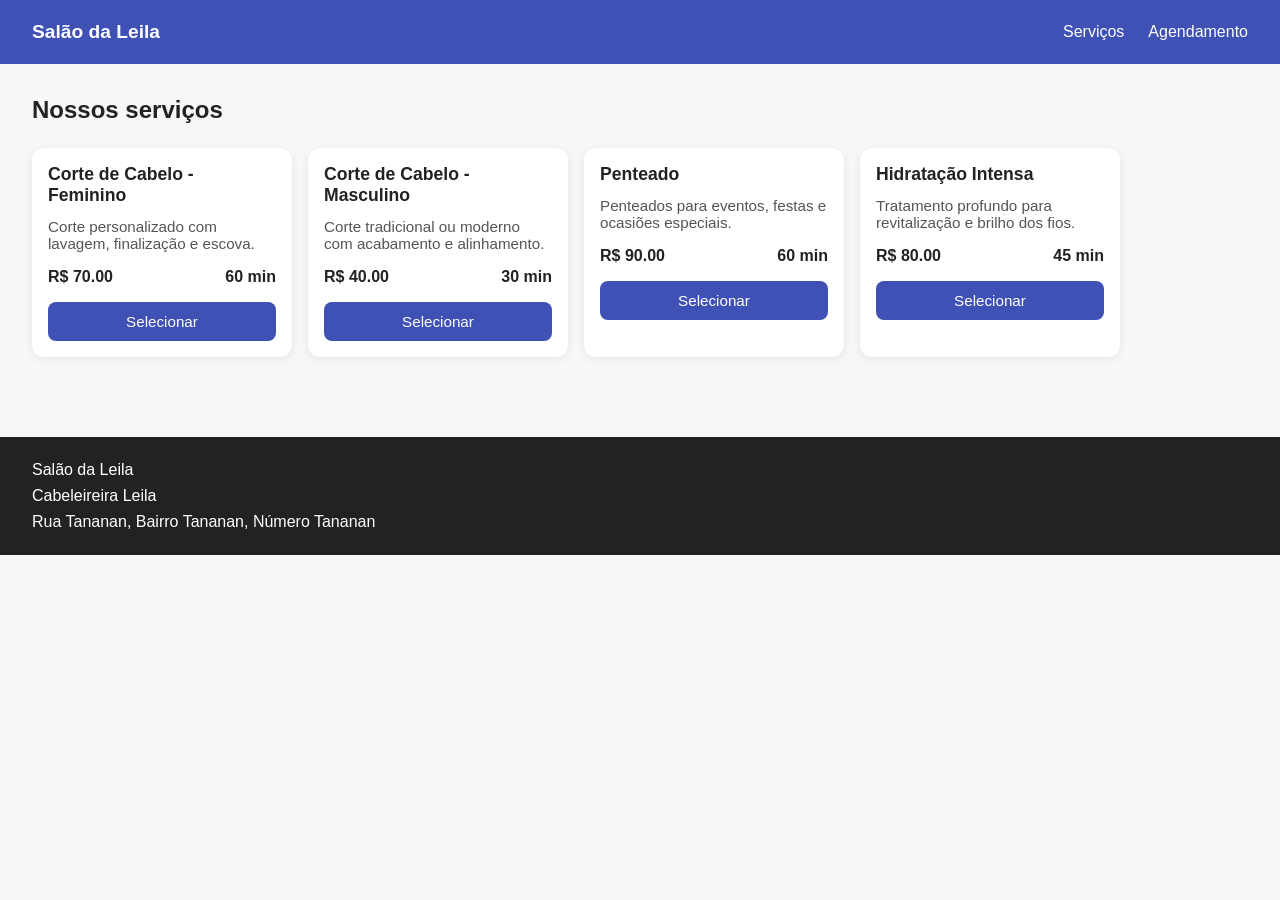
==== templates/index.html @ c1df235b "first commit" ====
<!DOCTYPE html>
<html lang="pt-BR">
<head>
    <meta charset="UTF-8"> 
    <meta name="viewport" content="width=device-width, initial-scale=1.0">
    <link rel="stylesheet" href="/static/style.css">
    <title>Salão da Leila</title>
</head>
<body>
    <header>
        <p class="logo-texto">Salão da Leila</p>

        <ul class="lista">
            <li>Serviços</li>
            <li>Agendamento</li>
        </ul>
    </header>

    <main>
        <section>
            <h1>Nossos serviços</h1>
            <div class="servicos" id="lista-servicos"></div>
        </section>
    </main>

    <footer>
        <ul class="footer-lista">
            <li>Salão da Leila</li>
            <li>Cabeleireira Leila</li>
            <li>Rua Tananan, Bairro Tananan, Número Tananan</li>
        </ul>
    </footer>

    <script src="/static/script.js"></script>
</body>
</html>
---- static/style.css ----
* {
    margin: 0;
    padding: 0;
    box-sizing: border-box;
}

body {
    font-family: Arial, sans-serif;
    background-color: #f7f7f7;
    color: #222;
}

header {
    height: 4rem;
    background-color: #3f51b5;
    color: white;
    display: flex;
    justify-content: space-between;
    align-items: center;
    padding: 0 2rem;
}

.logo-texto {
    font-size: 1.2rem;
    font-weight: bold;
}

.lista {
    list-style: none;
    display: flex;
    gap: 1.5rem;
}

.lista li {
    cursor: pointer;
}

main {
    padding: 2rem;
}

main h1 {
    margin-bottom: 1.5rem;
}

.servicos {
    display: flex;
    flex-wrap: wrap;
    gap: 1rem;
}

.card-servico {
    width: 260px;
    background-color: white;
    border-radius: 12px;
    padding: 1rem;
    box-shadow: 0 2px 8px rgba(0, 0, 0, 0.08);
}

.servico-nome {
    font-size: 1.1rem;
    margin-bottom: 0.75rem;
}

.servico-descricao {
    font-size: 0.95rem;
    margin-bottom: 1rem;
    color: #555;
}

.servico-info {
    display: flex;
    justify-content: space-between;
    margin-bottom: 1rem;
    font-weight: bold;
}

.btn-selecionar {
    width: 100%;
    padding: 0.7rem;
    border: none;
    border-radius: 8px;
    background-color: #3f51b5;
    color: white;
    cursor: pointer;
    font-size: 0.95rem;
}

.btn-selecionar:hover {
    background-color: #32408f;
}

footer {
    margin-top: 3rem;
    background-color: #222;
    color: white;
    padding: 1.5rem 2rem;
}

.footer-lista {
    list-style: none;
    display: flex;
    flex-direction: column;
    gap: 0.5rem;
}
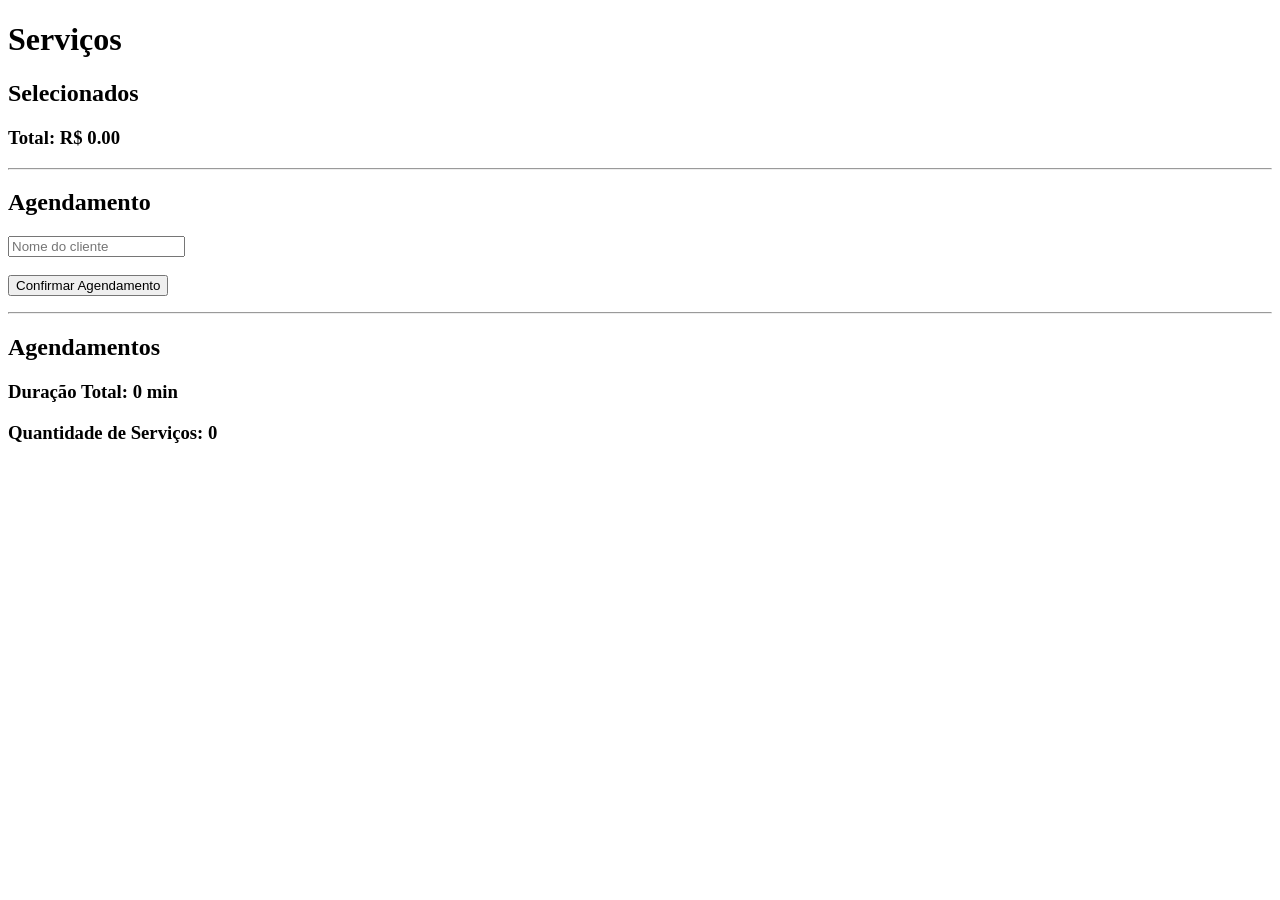
==== commit a9c60058: "first commit" ====
--- a/templates/index.html
+++ b/templates/index.html
@@ -1,36 +1,37 @@
 <!DOCTYPE html>
 <html lang="pt-BR">
 <head>
-    <meta charset="UTF-8"> 
-    <meta name="viewport" content="width=device-width, initial-scale=1.0">
-    <link rel="stylesheet" href="/static/style.css">
-    <title>Salão da Leila</title>
+  <meta charset="UTF-8">
+  <title>Salão</title>
+  <link rel="stylesheet" href="/static/style.css">
 </head>
 <body>
-    <header>
-        <p class="logo-texto">Salão da Leila</p>
 
-        <ul class="lista">
-            <li>Serviços</li>
-            <li>Agendamento</li>
-        </ul>
-    </header>
+  <h1>Serviços</h1>
+  <div id="lista-servicos"></div>
 
-    <main>
-        <section>
-            <h1>Nossos serviços</h1>
-            <div class="servicos" id="lista-servicos"></div>
-        </section>
-    </main>
+  <h2>Selecionados</h2>
+  <ul id="servicos-selecionados"></ul>
 
-    <footer>
-        <ul class="footer-lista">
-            <li>Salão da Leila</li>
-            <li>Cabeleireira Leila</li>
-            <li>Rua Tananan, Bairro Tananan, Número Tananan</li>
-        </ul>
-    </footer>
+  <h3>Total: R$ <span id="total">0.00</span></h3>
 
-    <script src="/static/script.js"></script>
+  <hr>
+
+  <h2>Agendamento</h2>
+
+  <input type="text" id="cliente" placeholder="Nome do cliente">
+  <br><br>
+
+  <button onclick="confirmarAgendamento()">Confirmar Agendamento</button>
+
+  <p id="mensagem"></p>
+  <hr>
+
+  <h2>Agendamentos</h2>
+  <ul id="lista-agendamentos"></ul>
+  <h3>Duração Total: <span id="duracao">0</span> min</h3>
+  <h3>Quantidade de Serviços: <span id="quantidade">0</span></h3>
+  
+  <script src="/static/script.js"></script>
 </body>
 </html>
--- a/static/style.css
+++ b/static/style.css
@@ -1,105 +1,11 @@
-* {
-    margin: 0;
-    padding: 0;
-    box-sizing: border-box;
+.card {
+  border: 1px solid #ccc;
+  padding: 10px;
+  margin: 10px;
+  border-radius: 8px;
 }
 
-body {
-    font-family: Arial, sans-serif;
-    background-color: #f7f7f7;
-    color: #222;
-}
-
-header {
-    height: 4rem;
-    background-color: #3f51b5;
-    color: white;
-    display: flex;
-    justify-content: space-between;
-    align-items: center;
-    padding: 0 2rem;
-}
-
-.logo-texto {
-    font-size: 1.2rem;
-    font-weight: bold;
-}
-
-.lista {
-    list-style: none;
-    display: flex;
-    gap: 1.5rem;
-}
-
-.lista li {
-    cursor: pointer;
-}
-
-main {
-    padding: 2rem;
-}
-
-main h1 {
-    margin-bottom: 1.5rem;
-}
-
-.servicos {
-    display: flex;
-    flex-wrap: wrap;
-    gap: 1rem;
-}
-
-.card-servico {
-    width: 260px;
-    background-color: white;
-    border-radius: 12px;
-    padding: 1rem;
-    box-shadow: 0 2px 8px rgba(0, 0, 0, 0.08);
-}
-
-.servico-nome {
-    font-size: 1.1rem;
-    margin-bottom: 0.75rem;
-}
-
-.servico-descricao {
-    font-size: 0.95rem;
-    margin-bottom: 1rem;
-    color: #555;
-}
-
-.servico-info {
-    display: flex;
-    justify-content: space-between;
-    margin-bottom: 1rem;
-    font-weight: bold;
-}
-
-.btn-selecionar {
-    width: 100%;
-    padding: 0.7rem;
-    border: none;
-    border-radius: 8px;
-    background-color: #3f51b5;
-    color: white;
-    cursor: pointer;
-    font-size: 0.95rem;
-}
-
-.btn-selecionar:hover {
-    background-color: #32408f;
-}
-
-footer {
-    margin-top: 3rem;
-    background-color: #222;
-    color: white;
-    padding: 1.5rem 2rem;
-}
-
-.footer-lista {
-    list-style: none;
-    display: flex;
-    flex-direction: column;
-    gap: 0.5rem;
+.card.selecionado {
+  background-color: #d1ffd1;
+  border-color: green;
 }
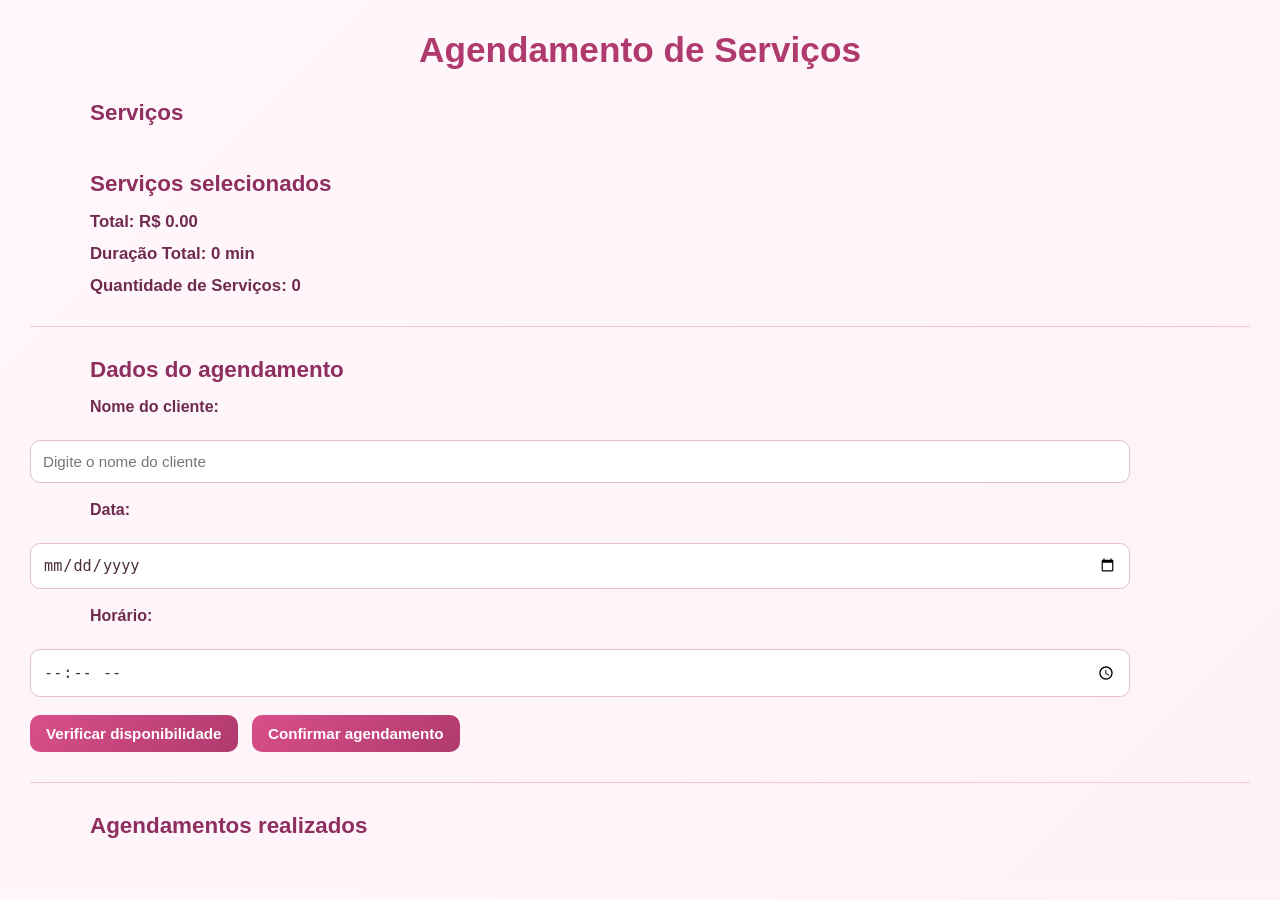
==== commit 4a5f5c27: "first commit" ====
--- a/templates/index.html
+++ b/templates/index.html
@@ -2,36 +2,46 @@
 <html lang="pt-BR">
 <head>
   <meta charset="UTF-8">
-  <title>Salão</title>
+  <title>Agendamento - Salão</title>
   <link rel="stylesheet" href="/static/style.css">
 </head>
 <body>
 
-  <h1>Serviços</h1>
+  <h1>Agendamento de Serviços</h1>
+
+  <h2>Serviços</h2>
   <div id="lista-servicos"></div>
 
-  <h2>Selecionados</h2>
+  <h2>Serviços selecionados</h2>
   <ul id="servicos-selecionados"></ul>
 
   <h3>Total: R$ <span id="total">0.00</span></h3>
+  <h3>Duração Total: <span id="duracao">0</span> min</h3>
+  <h3>Quantidade de Serviços: <span id="quantidade">0</span></h3>
 
   <hr>
 
-  <h2>Agendamento</h2>
+  <h2>Dados do agendamento</h2>
 
-  <input type="text" id="cliente" placeholder="Nome do cliente">
-  <br><br>
+  <label for="cliente">Nome do cliente:</label><br>
+  <input type="text" id="cliente" placeholder="Digite o nome do cliente"><br><br>
 
-  <button onclick="confirmarAgendamento()">Confirmar Agendamento</button>
+  <label for="data">Data:</label><br>
+  <input type="date" id="data"><br><br>
+
+  <label for="horario">Horário:</label><br>
+  <input type="time" id="horario"><br><br>
+
+  <button onclick="verificarDisponibilidade()">Verificar disponibilidade</button>
+  <button onclick="confirmarAgendamento()">Confirmar agendamento</button>
 
   <p id="mensagem"></p>
+
   <hr>
 
-  <h2>Agendamentos</h2>
+  <h2>Agendamentos realizados</h2>
   <ul id="lista-agendamentos"></ul>
-  <h3>Duração Total: <span id="duracao">0</span> min</h3>
-  <h3>Quantidade de Serviços: <span id="quantidade">0</span></h3>
-  
+
   <script src="/static/script.js"></script>
 </body>
 </html>
--- a/static/style.css
+++ b/static/style.css
@@ -1,11 +1,189 @@
+* {
+  margin: 0;
+  padding: 0;
+  box-sizing: border-box;
+}
+
+body {
+  font-family: Arial, Helvetica, sans-serif;
+  background: linear-gradient(135deg, #fff7fb, #fdf2f8);
+  color: #4b2e39;
+  padding: 30px;
+}
+
+h1 {
+  text-align: center;
+  margin-bottom: 30px;
+  color: #b03a6d;
+  font-size: 2.2rem;
+}
+
+h2 {
+  margin-top: 30px;
+  margin-bottom: 15px;
+  color: #8e2f5f;
+  font-size: 1.4rem;
+}
+
+h3 {
+  margin-top: 12px;
+  color: #6f2b4f;
+  font-size: 1.05rem;
+}
+
+hr {
+  border: none;
+  height: 1px;
+  background-color: #f1c9da;
+  margin: 30px 0;
+}
+
+#lista-servicos {
+  display: grid;
+  grid-template-columns: repeat(auto-fit, minmax(240px, 1fr));
+  gap: 20px;
+}
+
 .card {
-  border: 1px solid #ccc;
-  padding: 10px;
-  margin: 10px;
-  border-radius: 8px;
+  background-color: #ffffff;
+  border: 1px solid #f3d6e2;
+  border-radius: 16px;
+  padding: 18px;
+  box-shadow: 0 6px 18px rgba(176, 58, 109, 0.08);
+  transition: transform 0.2s ease, box-shadow 0.2s ease, border 0.2s ease;
+}
+
+.card:hover {
+  transform: translateY(-4px);
+  box-shadow: 0 10px 24px rgba(176, 58, 109, 0.14);
+}
+
+.card h3 {
+  margin-bottom: 10px;
+  color: #b03a6d;
+}
+
+.card p {
+  margin-bottom: 8px;
+  color: #5c3b48;
+  line-height: 1.4;
 }
 
 .card.selecionado {
-  background-color: #d1ffd1;
-  border-color: green;
+  background: linear-gradient(135deg, #fff0f6, #ffe4ee);
+  border: 2px solid #d94f8a;
+  box-shadow: 0 10px 24px rgba(217, 79, 138, 0.18);
+}
+
+button {
+  background: linear-gradient(135deg, #d94f8a, #b03a6d);
+  color: white;
+  border: none;
+  border-radius: 10px;
+  padding: 10px 16px;
+  cursor: pointer;
+  font-size: 0.95rem;
+  font-weight: bold;
+  transition: 0.2s ease;
+}
+
+button:hover {
+  opacity: 0.92;
+  transform: scale(1.02);
+}
+
+button:active {
+  transform: scale(0.98);
+}
+
+input {
+  width: 100%;
+  max-width: 350px;
+  padding: 12px;
+  border: 1px solid #e6bfd0;
+  border-radius: 10px;
+  outline: none;
+  font-size: 0.95rem;
+  background-color: #fff;
+  color: #4b2e39;
+}
+
+input:focus {
+  border-color: #d94f8a;
+  box-shadow: 0 0 0 3px rgba(217, 79, 138, 0.12);
+}
+
+#servicos-selecionados,
+#lista-agendamentos {
+  list-style: none;
+  margin-top: 10px;
+}
+
+#servicos-selecionados li,
+#lista-agendamentos li {
+  background-color: #ffffff;
+  border: 1px solid #f3d6e2;
+  border-radius: 10px;
+  padding: 12px;
+  margin-bottom: 10px;
+  box-shadow: 0 4px 10px rgba(176, 58, 109, 0.05);
+}
+
+#mensagem {
+  margin-top: 15px;
+  font-weight: bold;
+  color: #b03a6d;
+}
+
+body > h2,
+body > h3,
+body > p,
+body > input,
+body > button,
+body > ul,
+body > div,
+body > label {
+  max-width: 1100px;
+  margin-left: auto;
+  margin-right: auto;
+}
+
+#lista-servicos {
+  margin-left: auto;
+  margin-right: auto;
+  max-width: 1100px;
+}
+
+button + button {
+  margin-left: 10px;
+}
+
+label {
+  display: block;
+  margin-bottom: 6px;
+  font-weight: bold;
+  color: #6f2b4f;
+}
+
+@media (max-width: 600px) {
+  body {
+    padding: 18px;
+  }
+
+  h1 {
+    font-size: 1.8rem;
+  }
+
+  button {
+    width: 100%;
+    margin-top: 10px;
+  }
+
+  button + button {
+    margin-left: 0;
+  }
+
+  input {
+    max-width: 100%;
+  }
 }
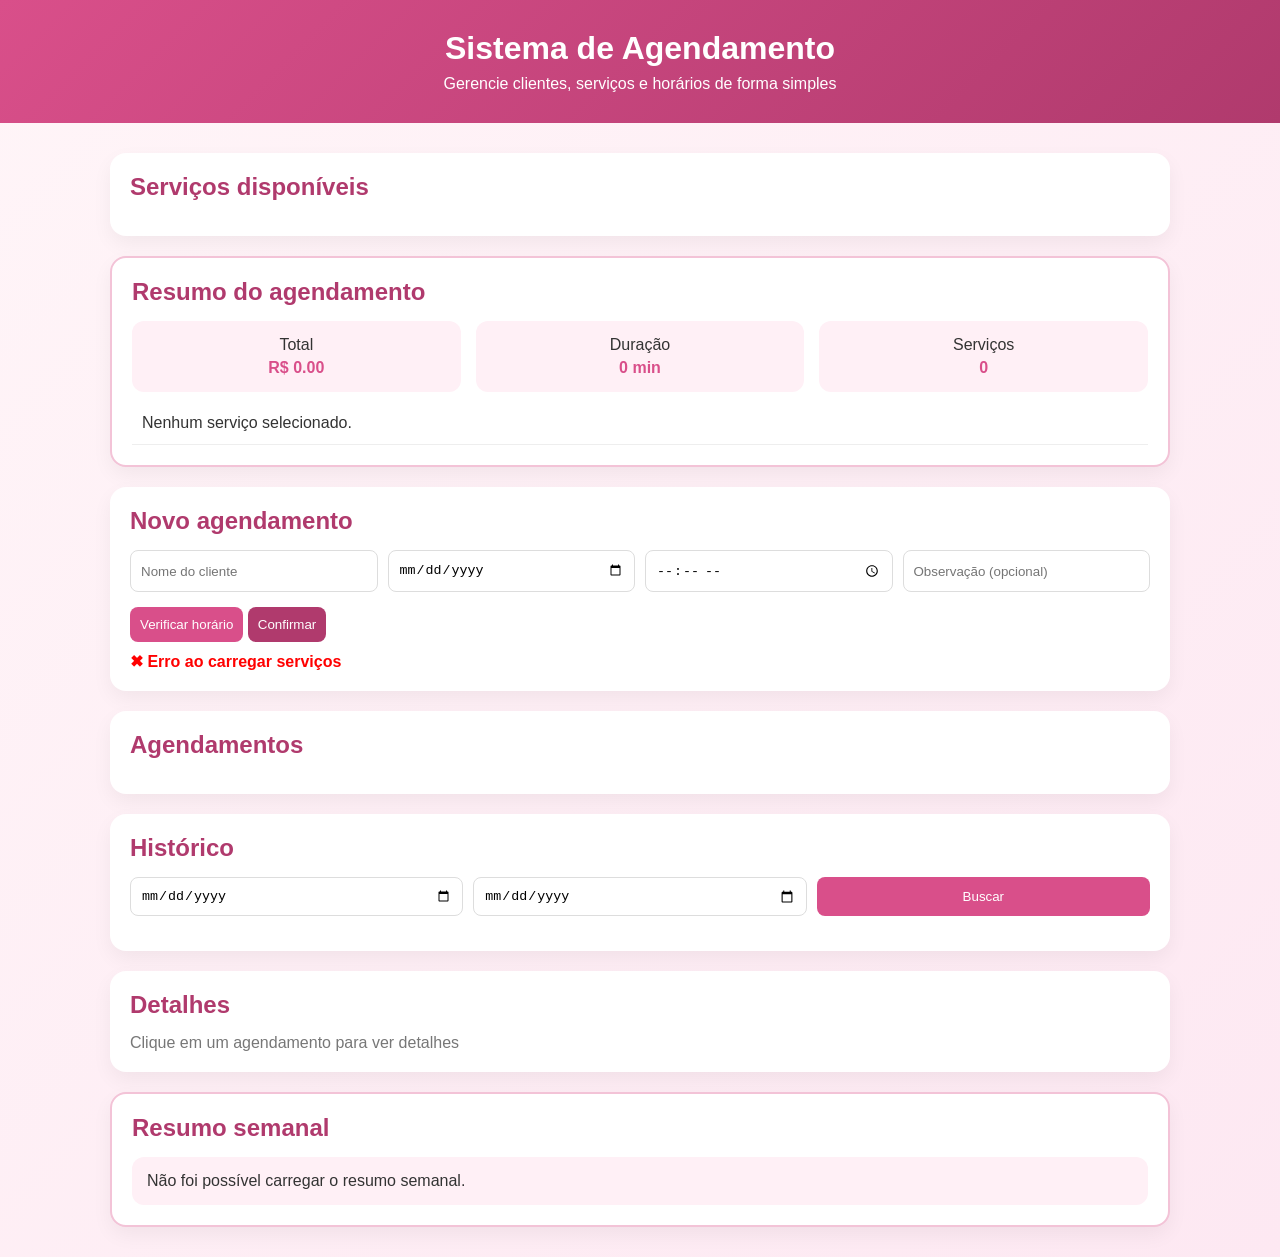
==== commit d27b7fcb: "first commit" ====
--- a/templates/index.html
+++ b/templates/index.html
@@ -2,46 +2,102 @@
 <html lang="pt-BR">
 <head>
   <meta charset="UTF-8">
+  <meta name="viewport" content="width=device-width, initial-scale=1.0">
   <title>Agendamento - Salão</title>
   <link rel="stylesheet" href="/static/style.css">
 </head>
 <body>
 
-  <h1>Agendamento de Serviços</h1>
+<header class="header">
+  <div class="header-content">
+    <h1>Sistema de Agendamento</h1>
+    <p>Gerencie clientes, serviços e horários de forma simples</p>
+  </div>
+</header>
 
-  <h2>Serviços</h2>
-  <div id="lista-servicos"></div>
+<main class="container">
 
-  <h2>Serviços selecionados</h2>
-  <ul id="servicos-selecionados"></ul>
+  <!-- SERVIÇOS -->
+  <section class="card-section">
+    <h2>Serviços disponíveis</h2>
+    <div id="lista-servicos" class="grid"></div>
+  </section>
 
-  <h3>Total: R$ <span id="total">0.00</span></h3>
-  <h3>Duração Total: <span id="duracao">0</span> min</h3>
-  <h3>Quantidade de Serviços: <span id="quantidade">0</span></h3>
+  <!-- RESUMO -->
+  <section class="card-section destaque">
+    <h2>Resumo do agendamento</h2>
+    <div class="resumo-grid">
+      <div class="resumo-box">
+        <span>Total</span>
+        <strong>R$ <span id="total">0.00</span></strong>
+      </div>
+      <div class="resumo-box">
+        <span>Duração</span>
+        <strong><span id="duracao">0</span> min</strong>
+      </div>
+      <div class="resumo-box">
+        <span>Serviços</span>
+        <strong><span id="quantidade">0</span></strong>
+      </div>
+    </div>
 
-  <hr>
+    <ul id="servicos-selecionados" class="lista"></ul>
+  </section>
 
-  <h2>Dados do agendamento</h2>
+  <!-- FORMULÁRIO -->
+  <section class="card-section">
+    <h2>Novo agendamento</h2>
 
-  <label for="cliente">Nome do cliente:</label><br>
-  <input type="text" id="cliente" placeholder="Digite o nome do cliente"><br><br>
+    <div class="form">
+      <input type="text" id="cliente" placeholder="Nome do cliente">
+      <input type="date" id="data">
+      <input type="time" id="horario">
+      <input type="text" id="observacao" placeholder="Observação (opcional)">
+    </div>
 
-  <label for="data">Data:</label><br>
-  <input type="date" id="data"><br><br>
+    <div class="acoes">
+      <button onclick="verificarDisponibilidade()">Verificar horário</button>
+      <button class="primary" onclick="confirmarAgendamento()">Confirmar</button>
+    </div>
 
-  <label for="horario">Horário:</label><br>
-  <input type="time" id="horario"><br><br>
+    <p id="mensagem" class="mensagem"></p>
+  </section>
 
-  <button onclick="verificarDisponibilidade()">Verificar disponibilidade</button>
-  <button onclick="confirmarAgendamento()">Confirmar agendamento</button>
+  <!-- AGENDAMENTOS -->
+  <section class="card-section">
+    <h2>Agendamentos</h2>
+    <ul id="lista-agendamentos" class="lista"></ul>
+  </section>
 
-  <p id="mensagem"></p>
+  <!-- HISTÓRICO -->
+  <section class="card-section">
+    <h2>Histórico</h2>
 
-  <hr>
+    <div class="form">
+      <input type="date" id="data-inicio">
+      <input type="date" id="data-fim">
+      <button onclick="buscarHistorico()">Buscar</button>
+    </div>
 
-  <h2>Agendamentos realizados</h2>
-  <ul id="lista-agendamentos"></ul>
+    <ul id="lista-historico" class="lista"></ul>
+  </section>
 
-  <script src="/static/script.js"></script>
+  <!-- DETALHES -->
+  <section class="card-section">
+    <h2>Detalhes</h2>
+    <div id="detalhes-agendamento" class="detalhes-vazio">
+      Clique em um agendamento para ver detalhes
+    </div>
+  </section>
+
+  <!-- GERENCIAL -->
+  <section class="card-section destaque">
+    <h2>Resumo semanal</h2>
+    <div id="resumo-gerencial"></div>
+  </section>
+
+</main>
+
+<script src="/static/script.js"></script>
 </body>
 </html>
--- a/static/style.css
+++ b/static/style.css
@@ -5,185 +5,303 @@
 }
 
 body {
-  font-family: Arial, Helvetica, sans-serif;
-  background: linear-gradient(135deg, #fff7fb, #fdf2f8);
-  color: #4b2e39;
-  padding: 30px;
-}
-
-h1 {
-  text-align: center;
-  margin-bottom: 30px;
-  color: #b03a6d;
-  font-size: 2.2rem;
-}
-
-h2 {
-  margin-top: 30px;
-  margin-bottom: 15px;
-  color: #8e2f5f;
-  font-size: 1.4rem;
-}
-
-h3 {
-  margin-top: 12px;
-  color: #6f2b4f;
-  font-size: 1.05rem;
-}
-
-hr {
-  border: none;
-  height: 1px;
-  background-color: #f1c9da;
-  margin: 30px 0;
-}
-
-#lista-servicos {
-  display: grid;
-  grid-template-columns: repeat(auto-fit, minmax(240px, 1fr));
-  gap: 20px;
-}
-
-.card {
-  background-color: #ffffff;
-  border: 1px solid #f3d6e2;
-  border-radius: 16px;
-  padding: 18px;
-  box-shadow: 0 6px 18px rgba(176, 58, 109, 0.08);
-  transition: transform 0.2s ease, box-shadow 0.2s ease, border 0.2s ease;
-}
-
-.card:hover {
-  transform: translateY(-4px);
-  box-shadow: 0 10px 24px rgba(176, 58, 109, 0.14);
-}
-
-.card h3 {
-  margin-bottom: 10px;
-  color: #b03a6d;
-}
-
-.card p {
-  margin-bottom: 8px;
-  color: #5c3b48;
-  line-height: 1.4;
-}
-
-.card.selecionado {
-  background: linear-gradient(135deg, #fff0f6, #ffe4ee);
-  border: 2px solid #d94f8a;
-  box-shadow: 0 10px 24px rgba(217, 79, 138, 0.18);
-}
-
-button {
+  font-family: "Segoe UI", sans-serif;
+  background: linear-gradient(135deg, #fff5f8, #fde8f2);
+  color: #333;
+}
+
+/* HEADER */
+.header {
   background: linear-gradient(135deg, #d94f8a, #b03a6d);
   color: white;
+  padding: 30px;
+  text-align: center;
+}
+
+.header h1 {
+  margin-bottom: 8px;
+}
+
+/* CONTAINER */
+.container {
+  max-width: 1100px;
+  margin: 30px auto;
+  padding: 0 20px;
+}
+
+/* SEÇÕES */
+.card-section {
+  background: white;
+  padding: 20px;
+  border-radius: 16px;
+  margin-bottom: 20px;
+  box-shadow: 0 8px 20px rgba(0, 0, 0, 0.05);
+}
+
+.card-section h2 {
+  margin-bottom: 15px;
+  color: #b03a6d;
+}
+
+.destaque {
+  border: 2px solid #f3c3d7;
+}
+
+/* GRID MELHORADO */
+.grid {
+  display: grid;
+  grid-template-columns: repeat(2, 1fr);
+  gap: 20px;
+}
+
+/* CARDS DE SERVIÇO */
+.card {
+  background: white;
+  border: 1px solid #f3d6e2;
+  padding: 18px;
+  border-radius: 18px;
+  box-shadow: 0 10px 25px rgba(176, 58, 109, 0.08);
+  transition: 0.2s ease;
+  display: flex;
+  flex-direction: column;
+  justify-content: space-between;
+}
+
+.card:hover {
+  transform: translateY(-5px);
+}
+
+.card.selecionado {
+  border: 2px solid #d94f8a;
+  background: linear-gradient(135deg, #fff6fa, #ffeef5);
+}
+
+.topo-card-servico {
+  display: flex;
+  justify-content: space-between;
+  align-items: flex-start;
+  gap: 12px;
+  margin-bottom: 10px;
+}
+
+.topo-card-servico h3 {
+  font-size: 1.1rem;
+  color: #a02f62;
+  line-height: 1.3;
+}
+
+.tag-preco {
+  background: #ffe3ef;
+  color: #b03a6d;
+  font-weight: bold;
+  padding: 6px 12px;
+  border-radius: 999px;
+  font-size: 0.85rem;
+  white-space: nowrap;
+}
+
+.descricao-servico {
+  color: #666;
+  margin-bottom: 12px;
+  line-height: 1.4;
+  font-size: 0.95rem;
+}
+
+.info-servico {
+  margin-bottom: 14px;
+  font-size: 0.9rem;
+  color: #7a4a5d;
+}
+
+.card button {
+  margin-top: auto;
+  width: 100%;
+  padding: 12px;
+  border-radius: 10px;
+  background: linear-gradient(135deg, #d94f8a, #b03a6d);
+  color: white;
+  font-weight: 600;
   border: none;
-  border-radius: 10px;
-  padding: 10px 16px;
   cursor: pointer;
-  font-size: 0.95rem;
-  font-weight: bold;
-  transition: 0.2s ease;
-}
-
-button:hover {
-  opacity: 0.92;
+  transition: 0.2s;
+}
+
+.card button:hover {
+  opacity: 0.95;
   transform: scale(1.02);
 }
 
-button:active {
-  transform: scale(0.98);
-}
-
-input {
-  width: 100%;
-  max-width: 350px;
-  padding: 12px;
-  border: 1px solid #e6bfd0;
-  border-radius: 10px;
-  outline: none;
-  font-size: 0.95rem;
-  background-color: #fff;
-  color: #4b2e39;
-}
-
-input:focus {
-  border-color: #d94f8a;
-  box-shadow: 0 0 0 3px rgba(217, 79, 138, 0.12);
-}
-
-#servicos-selecionados,
-#lista-agendamentos {
+/* RESUMO */
+.resumo-grid {
+  display: grid;
+  grid-template-columns: repeat(3, 1fr);
+  gap: 15px;
+}
+
+.resumo-box {
+  background: #fff0f6;
+  padding: 15px;
+  border-radius: 12px;
+  text-align: center;
+}
+
+.resumo-box strong {
+  display: block;
+  margin-top: 5px;
+  color: #d94f8a;
+}
+
+/* LISTA */
+.lista {
   list-style: none;
   margin-top: 10px;
 }
 
-#servicos-selecionados li,
-#lista-agendamentos li {
-  background-color: #ffffff;
-  border: 1px solid #f3d6e2;
-  border-radius: 10px;
-  padding: 12px;
-  margin-bottom: 10px;
-  box-shadow: 0 4px 10px rgba(176, 58, 109, 0.05);
-}
-
-#mensagem {
-  margin-top: 15px;
+.lista li {
+  padding: 12px 10px;
+  border-bottom: 1px solid #eee;
+}
+
+/* FORM */
+.form {
+  display: grid;
+  gap: 10px;
+  grid-template-columns: repeat(auto-fit, minmax(200px, 1fr));
+  margin-bottom: 15px;
+}
+
+input,
+select {
+  padding: 10px;
+  border-radius: 8px;
+  border: 1px solid #ddd;
+  width: 100%;
+}
+
+/* BOTÕES GERAIS */
+button {
+  background: #d94f8a;
+  color: white;
+  border: none;
+  padding: 10px;
+  border-radius: 8px;
+  cursor: pointer;
+}
+
+button:hover {
+  opacity: 0.9;
+}
+
+button.primary {
+  background: #b03a6d;
+}
+
+/* MENSAGEM */
+.mensagem {
+  margin-top: 10px;
   font-weight: bold;
   color: #b03a6d;
 }
 
-body > h2,
-body > h3,
-body > p,
-body > input,
-body > button,
-body > ul,
-body > div,
-body > label {
-  max-width: 1100px;
-  margin-left: auto;
-  margin-right: auto;
-}
-
-#lista-servicos {
-  margin-left: auto;
-  margin-right: auto;
-  max-width: 1100px;
-}
-
-button + button {
-  margin-left: 10px;
-}
-
-label {
-  display: block;
-  margin-bottom: 6px;
+.mensagem.sucesso {
+  color: green;
+}
+
+.mensagem.erro {
+  color: red;
+}
+
+.mensagem.aviso {
+  color: #b8860b;
+}
+
+.mensagem.info {
+  color: #444;
+}
+
+/* DETALHES */
+.detalhes-vazio {
+  color: #777;
+}
+
+.detalhes-card {
+  background: #fff0f6;
+  padding: 15px;
+  border-radius: 12px;
+}
+
+/* BADGES */
+.badge {
+  display: inline-block;
+  padding: 4px 8px;
+  border-radius: 6px;
+  font-size: 12px;
+  color: white;
   font-weight: bold;
-  color: #6f2b4f;
+  text-transform: capitalize;
+}
+
+.pendente {
+  background: orange;
+}
+
+.confirmado {
+  background: green;
+}
+
+.cancelado {
+  background: red;
+}
+
+.concluido {
+  background: blue;
+}
+
+.em_andamento {
+  background: #7a4cff;
+}
+
+/* AGENDAMENTOS */
+.linha-agendamento {
+  display: flex;
+  justify-content: space-between;
+  align-items: center;
+  gap: 14px;
+  flex-wrap: wrap;
+}
+
+.acoes-lista {
+  display: flex;
+  gap: 8px;
+  flex-wrap: wrap;
+}
+
+.acoes-lista button {
+  min-width: 110px;
+}
+
+/* RESPONSIVO */
+@media (max-width: 900px) {
+  .grid {
+    grid-template-columns: 1fr;
+  }
 }
 
 @media (max-width: 600px) {
-  body {
-    padding: 18px;
-  }
-
-  h1 {
-    font-size: 1.8rem;
-  }
-
-  button {
+  .resumo-grid {
+    grid-template-columns: 1fr;
+  }
+
+  .linha-agendamento {
+    flex-direction: column;
+    align-items: flex-start;
+  }
+
+  .acoes-lista {
     width: 100%;
-    margin-top: 10px;
-  }
-
-  button + button {
-    margin-left: 0;
-  }
-
-  input {
-    max-width: 100%;
+  }
+
+  .acoes-lista button {
+    flex: 1;
   }
 }
